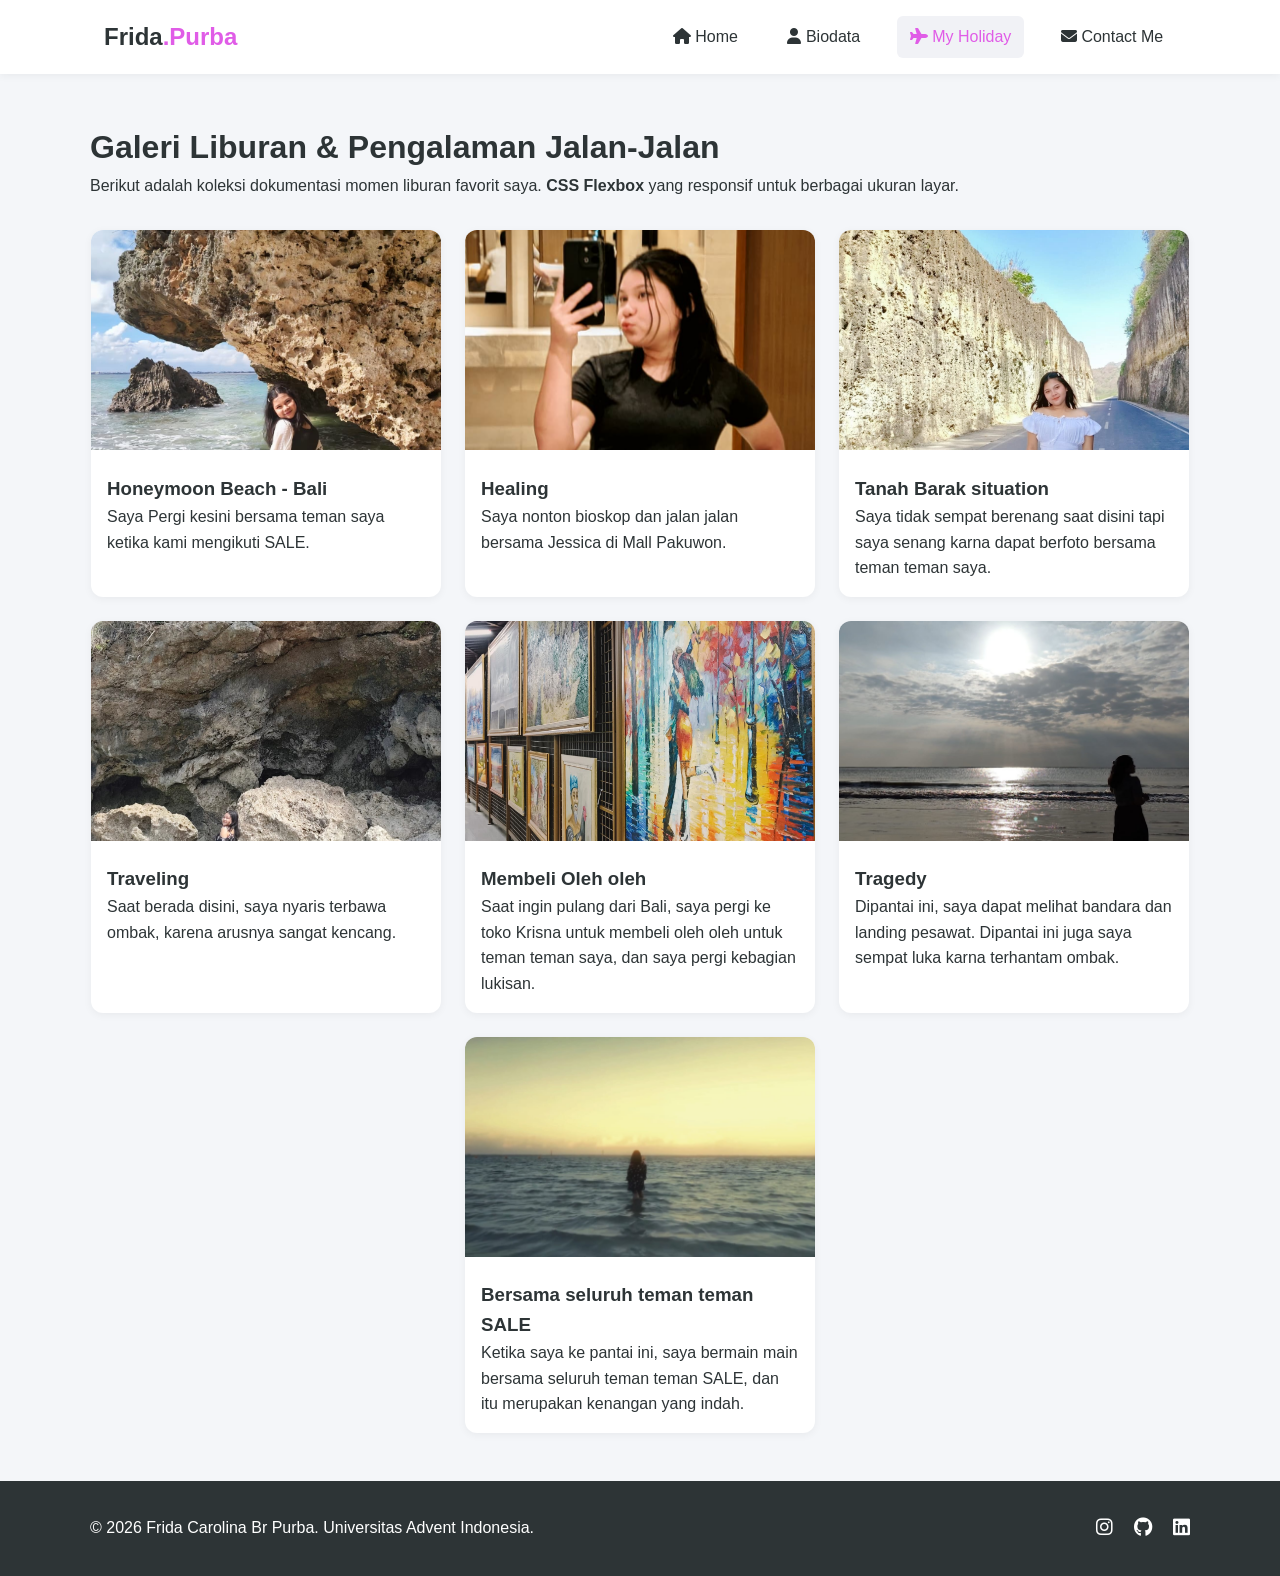
==== myHoliday.html @ 8bf9c1a0 "My Website New" ====
<!DOCTYPE html>
<html lang="id">
<head>
    <meta charset="UTF-8">
    <meta name="viewport" content="width=device-width, initial-scale=1.0">
    <title>My Holiday || Frida Carolina</title>
    <link rel="stylesheet" href="style.css">
    <link rel="stylesheet" href="https://cdnjs.cloudflare.com/ajax/libs/font-awesome/6.4.0/css/all.min.css">
</head>
<body>
    <header class="navbar">
        <div class="nav-container">
            <a href="index.html" class="logo">Frida<span>.Purba</span></a>
            <nav class="nav-links">
                <a href="index.html"><i class="fas fa-home"></i> Home</a>
                <a href="biodata.html"><i class="fas fa-user"></i> Biodata</a>
                <a href="myHoliday.html" class="active"><i class="fas fa-plane"></i> My Holiday</a>
                <a href="contact.html"><i class="fas fa-envelope"></i> Contact Me</a>
            </nav>
        </div>
    </header>

    <main class="container page-content">
        <h1 class="page-title">Galeri Liburan & Pengalaman Jalan-Jalan</h1>
        <p class="page-description">Berikut adalah koleksi dokumentasi momen liburan favorit saya. <strong>CSS Flexbox</strong> yang responsif untuk berbagai ukuran layar.</p>

        <section class="flex-gallery">
            <article class="gallery-card">
                <img src="Honeymoon.jpeg" alt="Hoenymoon Beach Bali saat matahari terbenam" class="gallery-img">
                <div class="gallery-caption">
                    <h3>Honeymoon Beach - Bali</h3>
                    <p>Saya Pergi kesini bersama teman saya ketika kami mengikuti SALE.</p>
                </div>
            </article>

            <article class="gallery-card">
                <img src="Pakuwon.jpeg" alt="Mall Pakuwon Bekasi" class="gallery-img">
                <div class="gallery-caption">
                    <h3>Healing</h3>
                    <p>Saya nonton bioskop dan jalan jalan bersama Jessica di Mall Pakuwon.</p>
                </div>
            </article>

            <article class="gallery-card">
                <img src="tanahbarak.jpeg" alt="Tanah Barak Beach Bali" class="gallery-img">
                <div class="gallery-caption">
                    <h3>Tanah Barak situation</h3>
                    <p>Saya tidak sempat berenang saat disini tapi saya senang karna dapat berfoto bersama teman teman saya.</p>
                </div>
            </article>

            <article class="gallery-card">
                <img src="Gunungpayung.jpeg" alt="Gunung Payung Beach Bali" class="gallery-img">
                <div class="gallery-caption">
                    <h3>Traveling</h3>
                    <p>Saat berada disini, saya nyaris terbawa ombak, karena arusnya sangat kencang.</p>
                </div>
            </article>

            <article class="gallery-card">
                <img src="krisna.jpeg" alt="Krisna oleh oleh" class="gallery-img">
                <div class="gallery-caption">
                    <h3>Membeli Oleh oleh</h3>
                    <p>Saat ingin pulang dari Bali, saya pergi ke toko Krisna untuk membeli oleh oleh untuk teman teman saya, dan saya
                        pergi kebagian lukisan.</p>
                </div>
            </article>

            <article class="gallery-card">
                <img src="Jimbaran.jpeg" alt="Jimbaran Beach" class="gallery-img">
                <div class="gallery-caption">
                    <h3>Tragedy</h3>
                    <p>Dipantai ini, saya dapat melihat bandara dan landing pesawat. Dipantai ini juga saya sempat luka karna terhantam ombak.</p>
                </div>
            </article>

            <article class="gallery-card">
                <img src="Duyung Beach.jpeg" alt="Duyung Beach" class="gallery-img">
                <div class="gallery-caption">
                    <h3>Bersama seluruh teman teman SALE</h3>
                    <p>Ketika saya ke pantai ini, saya bermain main bersama seluruh teman teman SALE, dan itu merupakan kenangan yang indah.</p>
                </div>
            </article>
        </section>
    </main>

    <footer class="site-footer">
        <div class="container footer-content">
            <p>&copy; 2026 Frida Carolina Br Purba. Universitas Advent Indonesia.</p>
            <div class="social-links">
                <a href="https://instagram.com" target="_blank"><i class="fab fa-instagram"></i></a>
                <a href="https://github.com" target="_blank"><i class="fab fa-github"></i></a>
                <a href="https://linkedin.com" target="_blank"><i class="fab fa-linkedin"></i></a>
            </div>
        </div>
    </footer>
</body>
</html>
---- style.css ----
/* Reset CSS & Variables */
:root {
  --primary: #e05ce7;
  --primary-dark: #5849be;
  --secondary: #a29bfe;
  --accent: #fd79a8;
  --dark: #2d3436;
  --light: #f8f9fa;
  --white: #ffffff;
  --gray-100: #f1f2f6;
  --gray-200: #dfe4ea;
  --gray-600: #747d8c;
  --shadow-sm: 0 2px 8px rgba(0, 0, 0, 0.05);
  --shadow-md: 0 4px 15px rgba(0, 0, 0, 0.08);
  --radius: 12px;
  --transition: all 0.3s ease;
}

* {
  margin: 0;
  padding: 0;
  box-sizing: border-box;
}

body {
  font-family: 'Segoe UI', Tahoma, Geneva, Verdana, sans-serif;
  line-height: 1.6;
  color: var(--dark);
  background-color: #f4f6f9;
  display: flex;
  flex-direction: column;
  min-height: 100vh;
}

.container {
  width: 90%;
  max-width: 1100px;
  margin: 0 auto;
}

/* Header & Navbar */
.navbar {
  background-color: var(--white);
  box-shadow: var(--shadow-sm);
  position: sticky;
  top: 0;
  z-index: 100;
}

.nav-container {
  display: flex;
  justify-content: space-between;
  align-items: center;
  padding: 1rem 5%;
  max-width: 1200px;
  margin: 0 auto;
}

.logo {
  font-size: 1.5rem;
  font-weight: 700;
  color: var(--dark);
  text-decoration: none;
}

.logo span {
  color: var(--primary);
}

.nav-links {
  display: flex;
  gap: 1.5rem;
}

.nav-links a {
  text-decoration: none;
  color: var(--dark);
  font-weight: 500;
  padding: 0.5rem 0.8rem;
  border-radius: 6px;
  transition: var(--transition);
}

.nav-links a:hover,
.nav-links a.active {
  background-color: var(--gray-100);
  color: var(--primary);
}

/* Footer */
.site-footer {
  background-color: var(--dark);
  color: var(--white);
  padding: 2rem 0;
  margin-top: auto;
}

.footer-content {
  display: flex;
  justify-content: space-between;
  align-items: center;
  flex-wrap: wrap;
  gap: 1rem;
}

.social-links a {
  color: var(--white);
  font-size: 1.2rem;
  margin-left: 1rem;
  transition: var(--transition);
}

.social-links a:hover {
  color: var(--secondary);
}

/* Hero Section */
.hero {
  padding: 4rem 5%;
  background: linear-gradient(135deg, #f5f7fa 0%, #c3cfe2 100%);
}

.hero-container {
  display: flex;
  align-items: center;
  justify-content: space-between;
  max-width: 1100px;
  margin: 0 auto;
  gap: 2rem;
  flex-wrap: wrap;
}

.hero-content {
  flex: 1;
  min-width: 300px;
}

.badge {
  background-color: var(--primary);
  color: var(--white);
  padding: 0.3rem 0.8rem;
  border-radius: 20px;
  font-size: 0.85rem;
  font-weight: 600;
}

.hero h1 {
  font-size: 2.5rem;
  margin: 1rem 0;

}

.highlight {
  color: var(--primary);
}

.hero-image {
  flex: 1;
  display: flex;
  justify-content: center;
  min-width: 250px;
}

.hero-avatar {
  width: 280px;
  height: 280px;
  object-fit: cover;
  border-radius: 50%;
  border: 5px solid var(--white);
  box-shadow: var(--shadow-md);
}

/* Buttons */
.btn {
  display: inline-block;
  padding: 0.75rem 1.5rem;
  border-radius: 30px;
  text-decoration: none;
  font-weight: 600;
  transition: var(--transition);
  margin-right: 0.5rem;
  margin-top: 1rem;
}

.btn-primary {
  background-color: var(--primary);
  color: var(--white);
}

.btn-primary:hover {
  background-color: var(--primary-dark);
}

.btn-outline {
  border: 2px solid var(--primary);
  color: var(--primary);
}

.btn-outline:hover {
  background-color: var(--primary);
  color: var(--white);
}

/* Features Grid */
.quick-intro {
  padding: 4rem 0;
}

.section-title {
  text-align: center;
  margin-bottom: 2.5rem;
}

.features-grid {
  display: grid;
  grid-template-columns: repeat(auto-fit, minmax(280px, 1fr));
  gap: 2rem;
}

.feature-card {
  background: var(--white);
  padding: 2rem;
  border-radius: var(--radius);
  box-shadow: var(--shadow-sm);
  text-align: center;
}

.feature-icon {
  font-size: 2.5rem;
  color: var(--primary);
  margin-bottom: 1rem;
}

/* Biodata Page */
.page-content {
  padding: 3rem 0;
}

.biodata-grid {
  display: grid;
  grid-template-columns: 260px 1fr;
  gap: 2rem;
}

.profile-card {
  background: var(--white);
  padding: 1.5rem;
  border-radius: var(--radius);
  box-shadow: var(--shadow-sm);
  text-align: center;
  height: fit-content;
}

/* Requirements: 3:4 aspect ratio, max-width 200px */
.profile-img {
  width: 100%;
  max-width: 200px;
  aspect-ratio: 3 / 4;
  object-fit: cover;
  border-radius: 8px;
  margin-bottom: 1rem;
}

.card {
  background: var(--white);
  padding: 1.5rem;
  border-radius: var(--radius);
  box-shadow: var(--shadow-sm);
  margin-bottom: 1.5rem;
}

.academic-table {
  width: 100%;
  border-collapse: collapse;
  margin-top: 1rem;
}

.academic-table th,
.academic-table td {
  padding: 0.8rem;
  border: 1px solid var(--gray-200);
  text-align: left;
}

.academic-table th {
  background-color: var(--gray-100);
}

.gpa-badge {
  background-color: #2ed573;
  color: var(--white);
  padding: 0.2rem 0.6rem;
  border-radius: 12px;
  font-weight: 600;
}

/* Flexbox Gallery (Requirements) */
.flex-gallery {
  display: flex;
  flex-wrap: wrap;
  justify-content: center;
  align-items: stretch;
  gap: 1.5rem;
  margin-top: 2rem;
}

.gallery-card {
  flex: 1 1 300px;
  max-width: 350px;
  background: var(--white);
  border-radius: var(--radius);
  overflow: hidden;
  box-shadow: var(--shadow-sm);
  transition: var(--transition);
}

.gallery-card:hover {
  transform: translateY(-5px);
  box-shadow: var(--shadow-md);
}

.gallery-img {
  width: 100%;
  height: 220px;
  object-fit: cover;
}

.gallery-caption {
  padding: 1rem;
}

/* Contact Page Grid */
.contact-grid {
  display: grid;
  grid-template-columns: 1fr 320px;
  gap: 2rem;
}

.contact-form .form-group {
  margin-bottom: 1.2rem;
}

.contact-form label {
  display: block;
  margin-bottom: 0.4rem;
  font-weight: 600;
}

.contact-form input,
.contact-form textarea {
  width: 100%;
  padding: 0.75rem;
  border: 1px solid var(--gray-200);
  border-radius: 6px;
  font-family: inherit;
}

.info-item {
  display: flex;
  align-items: center;
  gap: 1rem;
  margin-bottom: 1.2rem;
}

.info-item .icon {
  font-size: 1.5rem;
  color: var(--primary);
}

/* Responsive Media Queries */
@media (max-width: 768px) {
  .nav-container {
    flex-direction: column;
    gap: 1rem;
  }
  .biodata-grid,
  .contact-grid {
    grid-template-columns: 1fr;
  }
  .hero-container {
    text-align: center;
  }
}
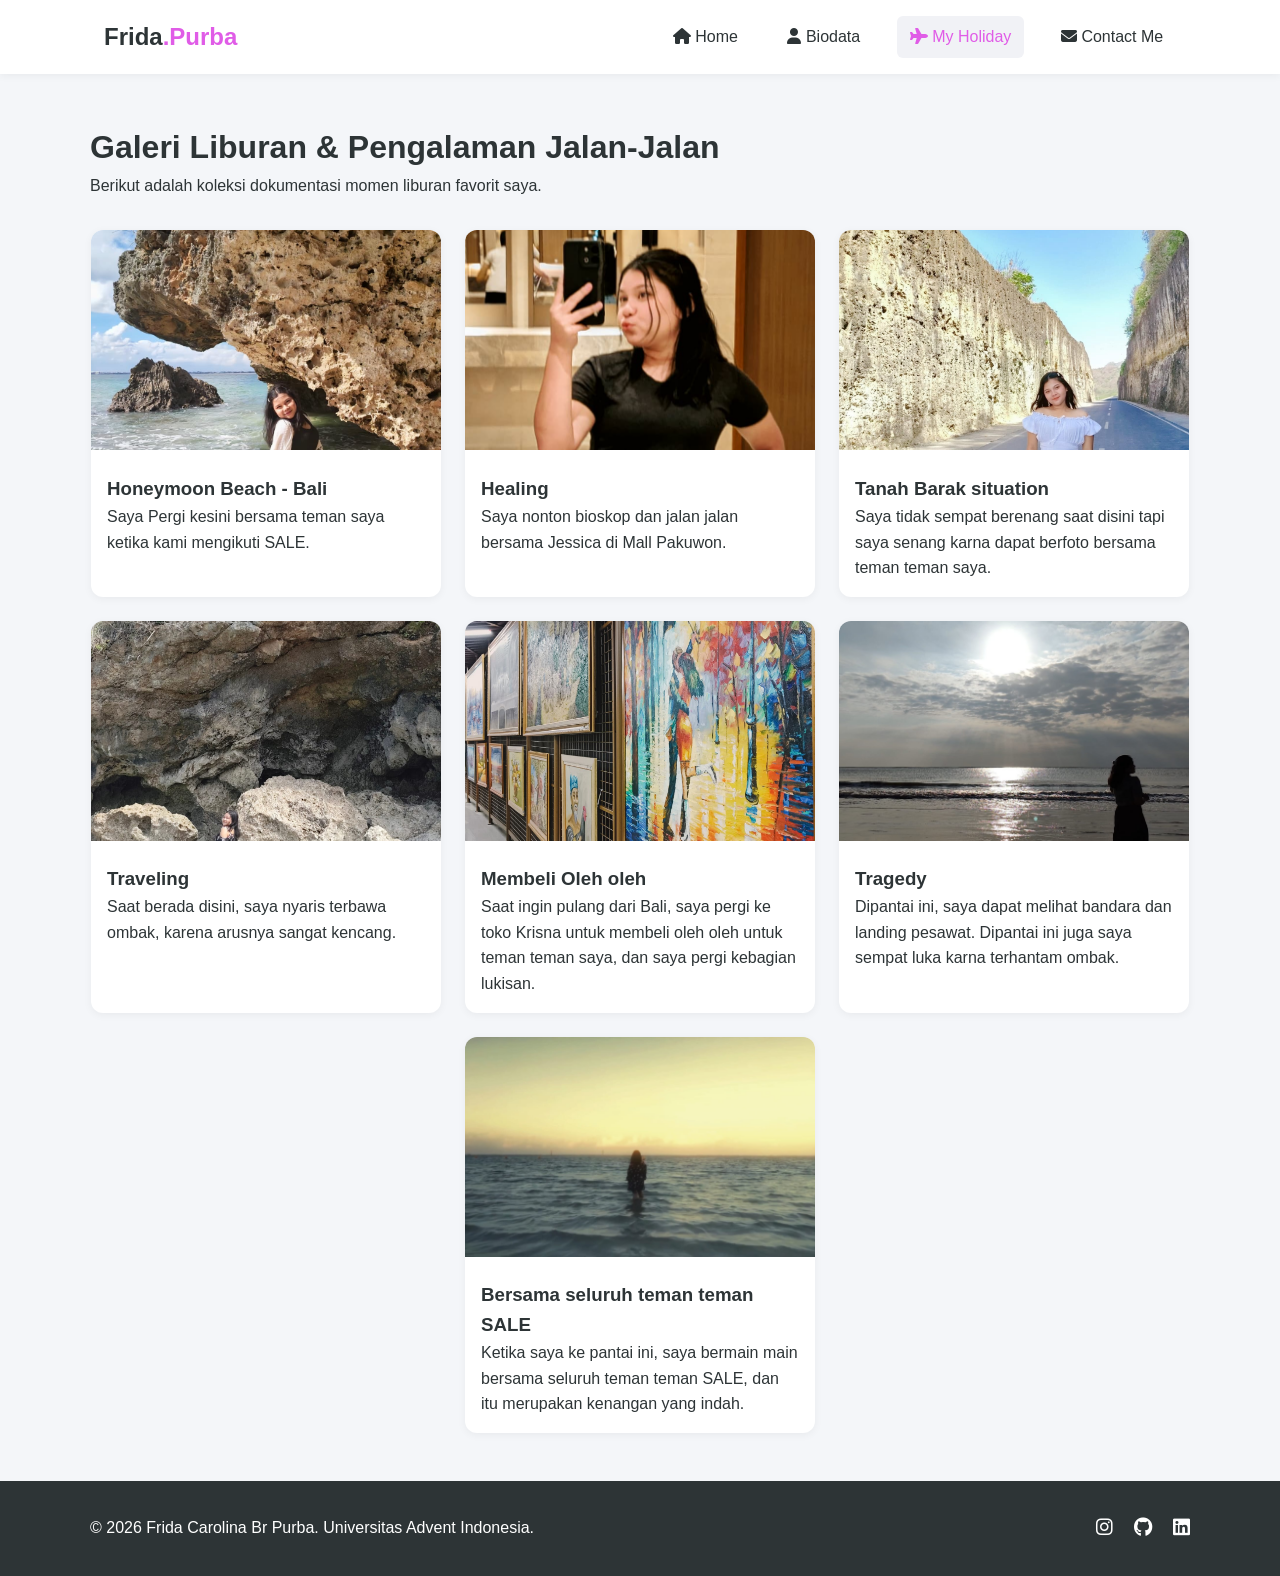
==== commit 5fefea0c: "My Website again" ====
--- a/myHoliday.html
+++ b/myHoliday.html
@@ -22,7 +22,7 @@
 
     <main class="container page-content">
         <h1 class="page-title">Galeri Liburan & Pengalaman Jalan-Jalan</h1>
-        <p class="page-description">Berikut adalah koleksi dokumentasi momen liburan favorit saya. <strong>CSS Flexbox</strong> yang responsif untuk berbagai ukuran layar.</p>
+        <p class="page-description">Berikut adalah koleksi dokumentasi momen liburan favorit saya.</p>
 
         <section class="flex-gallery">
             <article class="gallery-card">
